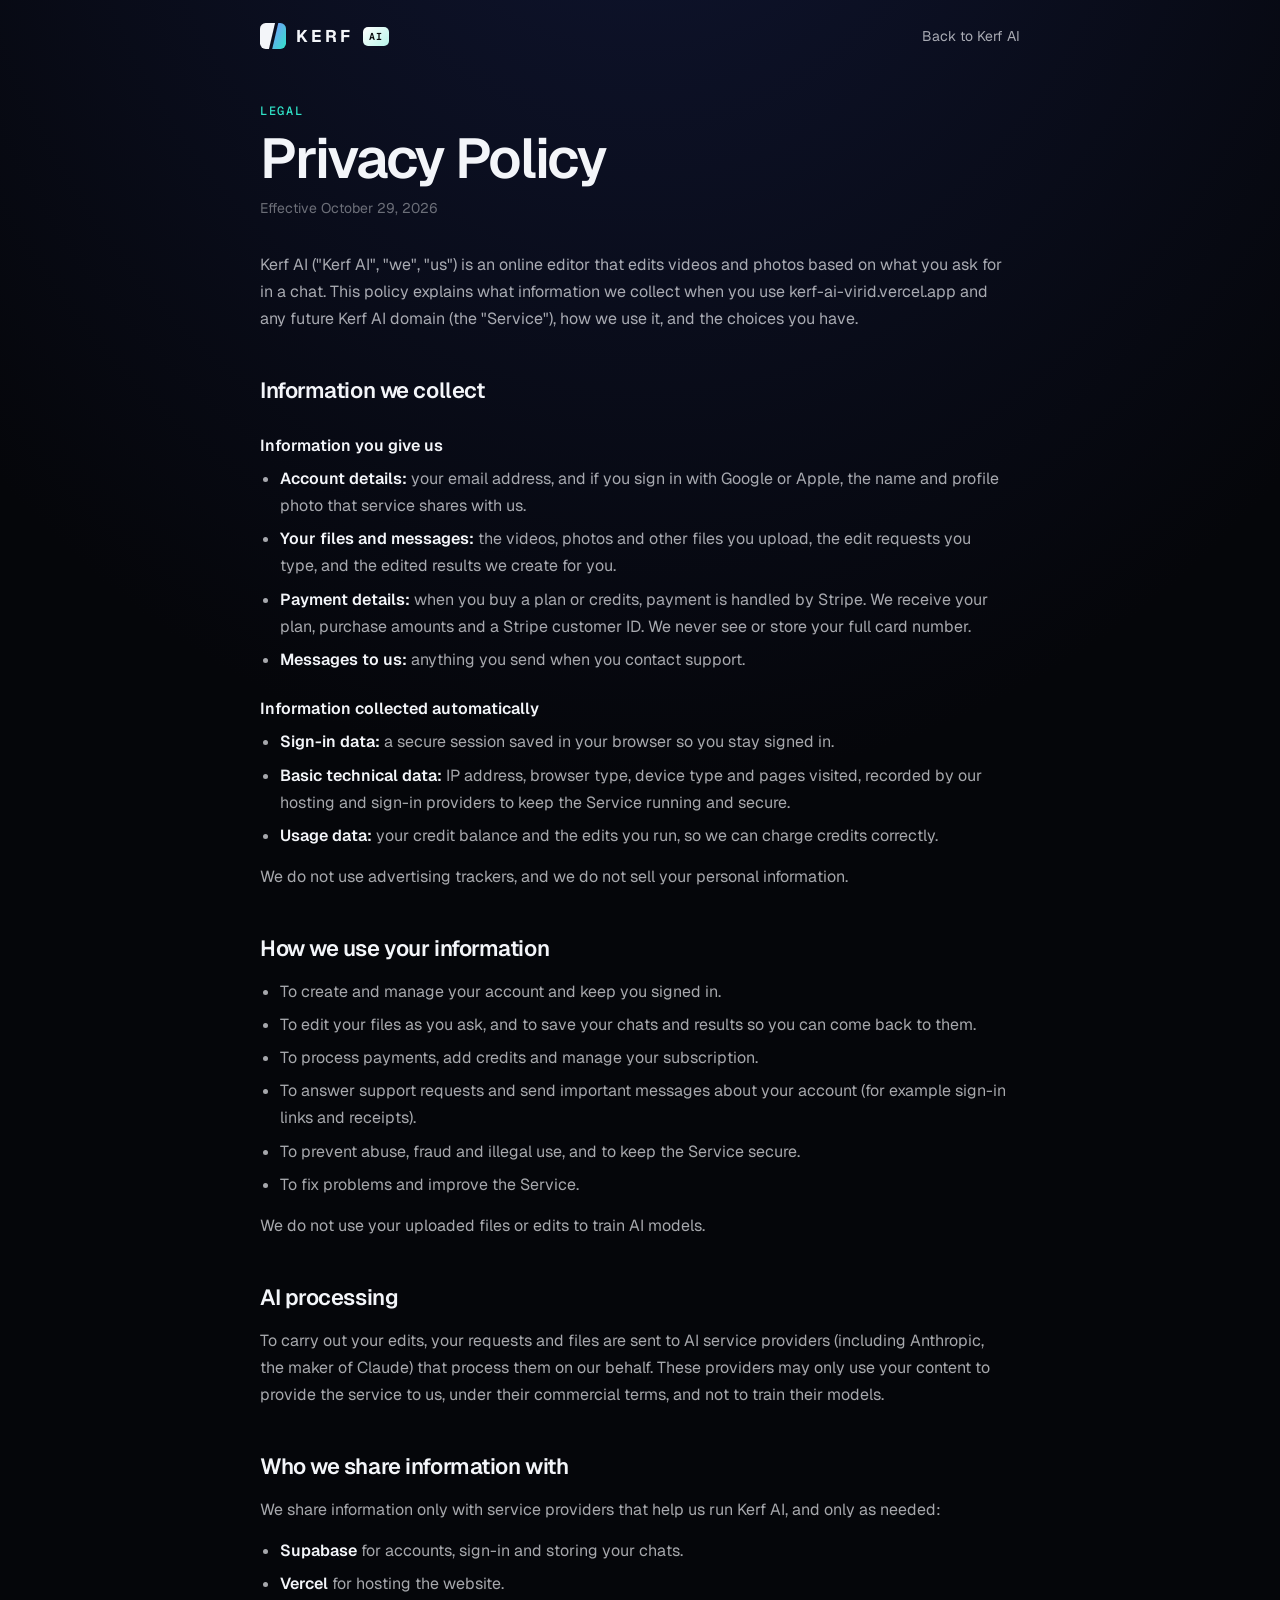
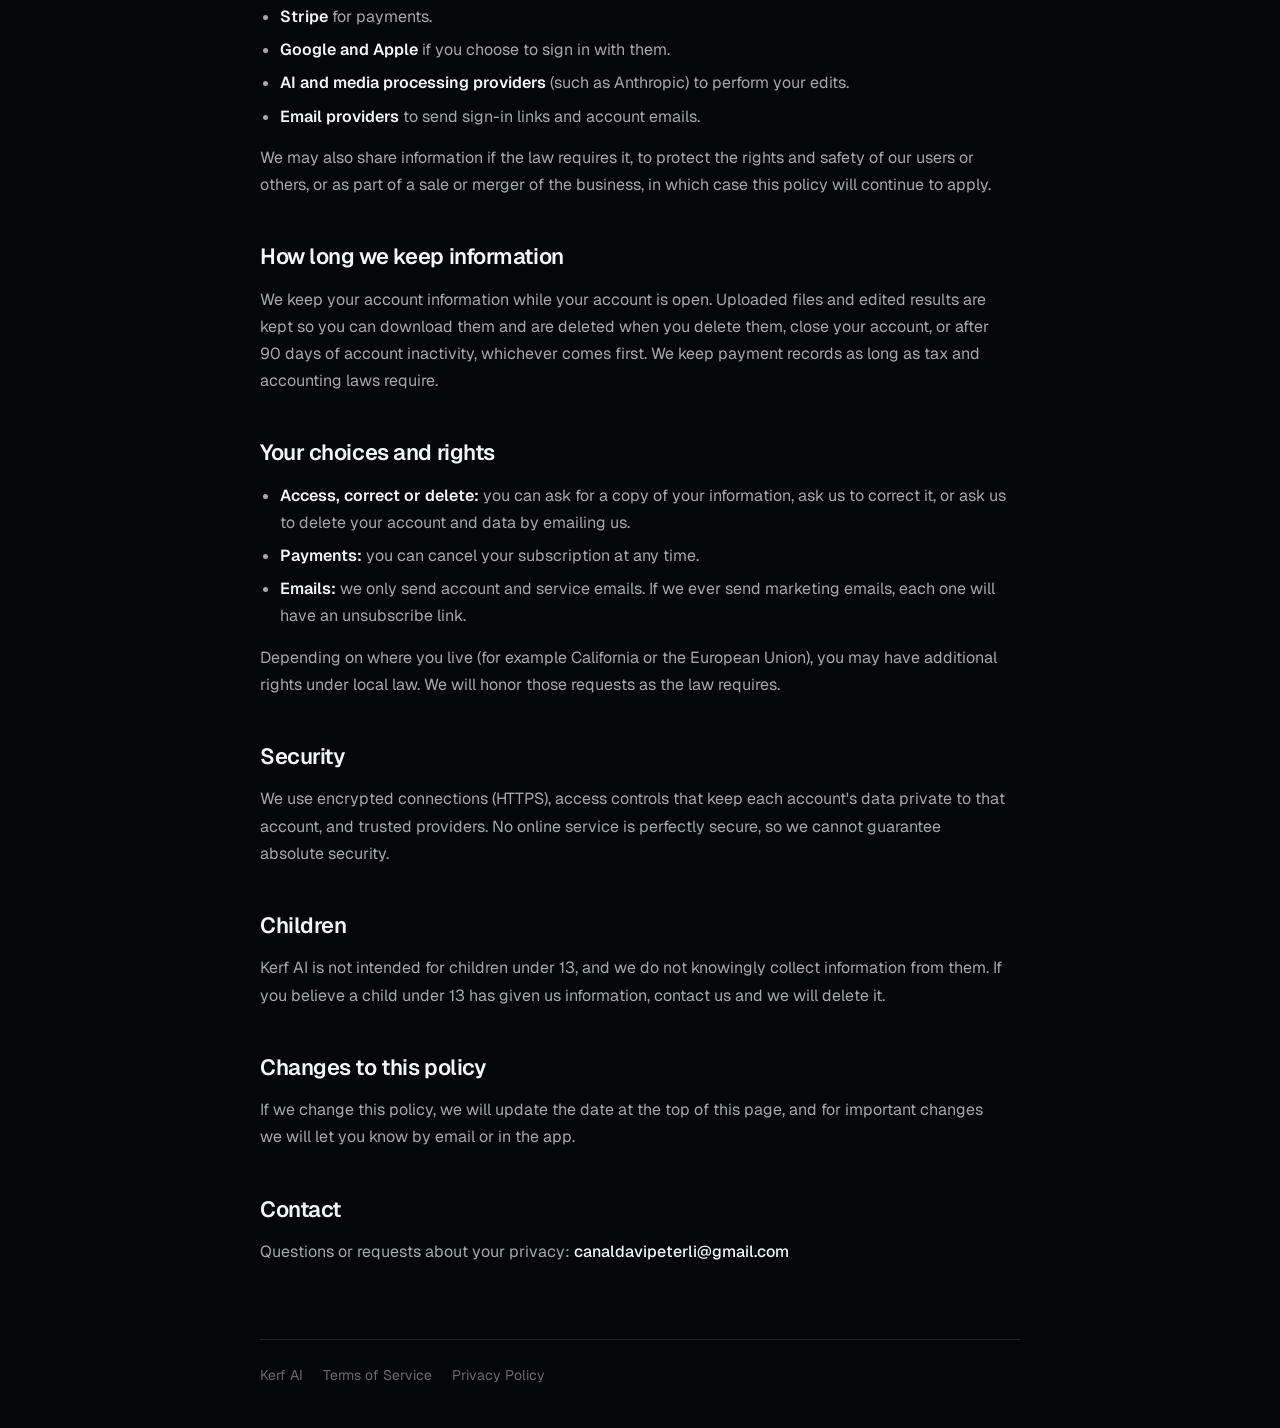
==== privacy.html @ c70268c0 "Add Privacy Policy and Terms of Service pages Co-Authored-By: Claude Opus 5.5 <noreply@anthropic.com" ====
<!doctype html>
<html lang="en">
<head>
<meta charset="utf-8">
<meta name="viewport" content="width=device-width,initial-scale=1,viewport-fit=cover">
<title>Privacy Policy · Kerf AI</title>
<meta name="description" content="How Kerf AI collects, uses and protects your information.">
<link rel="preconnect" href="https://fonts.googleapis.com">
<link rel="preconnect" href="https://fonts.gstatic.com" crossorigin>
<link rel="stylesheet" href="https://fonts.googleapis.com/css2?family=Geist:wght@300..700&family=Geist+Mono:wght@500&display=swap">
<link rel="stylesheet" href="legal.css">
</head>
<body>
<header class="top"><a class="logo" href="/"><svg viewBox="0 0 32 32" aria-hidden="true"><defs><linearGradient id="lg" x1="0" y1="0" x2="1" y2="1"><stop offset="0" stop-color="#7C95FF"/><stop offset="1" stop-color="#30E3C8"/></linearGradient></defs><path d="M7 0h11.5L11 32H7a7 7 0 0 1-7-7V7a7 7 0 0 1 7-7z" fill="#F3F5F9"/><path d="M22.5 0H25a7 7 0 0 1 7 7v18a7 7 0 0 1-7 7H15z" fill="url(#lg)"/></svg><b>KERF</b><span>AI</span></a><a href="/">Back to Kerf AI</a></header>
<main>
<p class="eyebrow">Legal</p>
<h1>Privacy Policy</h1>
<p class="date">Effective October 29, 2026</p>

<p>Kerf AI ("Kerf AI", "we", "us") is an online editor that edits videos and photos based on what you ask for in a chat. This policy explains what information we collect when you use kerf-ai-virid.vercel.app and any future Kerf AI domain (the "Service"), how we use it, and the choices you have.</p>

<h2>Information we collect</h2>
<h3>Information you give us</h3>
<ul>
<li><b>Account details:</b> your email address, and if you sign in with Google or Apple, the name and profile photo that service shares with us.</li>
<li><b>Your files and messages:</b> the videos, photos and other files you upload, the edit requests you type, and the edited results we create for you.</li>
<li><b>Payment details:</b> when you buy a plan or credits, payment is handled by Stripe. We receive your plan, purchase amounts and a Stripe customer ID. We never see or store your full card number.</li>
<li><b>Messages to us:</b> anything you send when you contact support.</li>
</ul>
<h3>Information collected automatically</h3>
<ul>
<li><b>Sign-in data:</b> a secure session saved in your browser so you stay signed in.</li>
<li><b>Basic technical data:</b> IP address, browser type, device type and pages visited, recorded by our hosting and sign-in providers to keep the Service running and secure.</li>
<li><b>Usage data:</b> your credit balance and the edits you run, so we can charge credits correctly.</li>
</ul>
<p>We do not use advertising trackers, and we do not sell your personal information.</p>

<h2>How we use your information</h2>
<ul>
<li>To create and manage your account and keep you signed in.</li>
<li>To edit your files as you ask, and to save your chats and results so you can come back to them.</li>
<li>To process payments, add credits and manage your subscription.</li>
<li>To answer support requests and send important messages about your account (for example sign-in links and receipts).</li>
<li>To prevent abuse, fraud and illegal use, and to keep the Service secure.</li>
<li>To fix problems and improve the Service.</li>
</ul>
<p>We do not use your uploaded files or edits to train AI models.</p>

<h2>AI processing</h2>
<p>To carry out your edits, your requests and files are sent to AI service providers (including Anthropic, the maker of Claude) that process them on our behalf. These providers may only use your content to provide the service to us, under their commercial terms, and not to train their models.</p>

<h2>Who we share information with</h2>
<p>We share information only with service providers that help us run Kerf AI, and only as needed:</p>
<ul>
<li><b>Supabase</b> for accounts, sign-in and storing your chats.</li>
<li><b>Vercel</b> for hosting the website.</li>
<li><b>Stripe</b> for payments.</li>
<li><b>Google and Apple</b> if you choose to sign in with them.</li>
<li><b>AI and media processing providers</b> (such as Anthropic) to perform your edits.</li>
<li><b>Email providers</b> to send sign-in links and account emails.</li>
</ul>
<p>We may also share information if the law requires it, to protect the rights and safety of our users or others, or as part of a sale or merger of the business, in which case this policy will continue to apply.</p>

<h2>How long we keep information</h2>
<p>We keep your account information while your account is open. Uploaded files and edited results are kept so you can download them and are deleted when you delete them, close your account, or after 90 days of account inactivity, whichever comes first. We keep payment records as long as tax and accounting laws require.</p>

<h2>Your choices and rights</h2>
<ul>
<li><b>Access, correct or delete:</b> you can ask for a copy of your information, ask us to correct it, or ask us to delete your account and data by emailing us.</li>
<li><b>Payments:</b> you can cancel your subscription at any time.</li>
<li><b>Emails:</b> we only send account and service emails. If we ever send marketing emails, each one will have an unsubscribe link.</li>
</ul>
<p>Depending on where you live (for example California or the European Union), you may have additional rights under local law. We will honor those requests as the law requires.</p>

<h2>Security</h2>
<p>We use encrypted connections (HTTPS), access controls that keep each account's data private to that account, and trusted providers. No online service is perfectly secure, so we cannot guarantee absolute security.</p>

<h2>Children</h2>
<p>Kerf AI is not intended for children under 13, and we do not knowingly collect information from them. If you believe a child under 13 has given us information, contact us and we will delete it.</p>

<h2>Changes to this policy</h2>
<p>If we change this policy, we will update the date at the top of this page, and for important changes we will let you know by email or in the app.</p>

<h2>Contact</h2>
<p>Questions or requests about your privacy: <span class="mail">canaldavipeterli@gmail.com</span></p>
</main>
<footer><a href="/">Kerf AI</a><a href="/terms">Terms of Service</a><a href="/privacy">Privacy Policy</a></footer>
</body>
</html>
---- legal.css ----
:root{color-scheme:dark;--bg:#05060A;--ink:#F3F5F9;--muted:rgba(243,245,249,.68);--faint:rgba(243,245,249,.42);--stroke:rgba(255,255,255,.12);--accent:#30E3C8}
*{box-sizing:border-box}
body{margin:0;background:radial-gradient(120% 60% at 50% -10%, #101633 0%, transparent 60%), var(--bg);color:var(--ink);font:16px/1.7 "Geist", system-ui, -apple-system, "Segoe UI", sans-serif;-webkit-font-smoothing:antialiased;
  padding-left:max(16px, env(safe-area-inset-left, 0px));padding-right:max(16px, env(safe-area-inset-right, 0px))}
a{color:var(--accent)}
.top{max-width:760px;margin:0 auto;display:flex;justify-content:space-between;align-items:center;padding-block:22px;font-size:14px}
.top a{color:var(--muted);text-decoration:none}
.top a:hover{color:var(--ink)}
.logo{display:flex;align-items:center;gap:10px;color:var(--ink) !important}
.logo svg{width:26px;height:26px}
.logo b{font-weight:700;letter-spacing:.18em;font-size:17px}
.logo span{font:600 10px "Geist Mono", monospace;letter-spacing:.1em;padding:3px 6px;border-radius:5px;background:linear-gradient(135deg,#fff,#B8F5EA);color:#05060A}
main{max-width:760px;margin:0 auto;padding-block:30px 60px}
.eyebrow{font:500 12px "Geist Mono", monospace;letter-spacing:.14em;text-transform:uppercase;color:var(--accent);margin:0}
h1{font-size:clamp(38px,6vw,56px);letter-spacing:-.035em;line-height:1;margin:12px 0 10px;font-weight:600}
.date{color:var(--faint);margin:0 0 30px;font-size:14px}
h2{font-size:22px;letter-spacing:-.02em;margin:40px 0 10px;font-weight:600}
h3{font-size:16px;margin:22px 0 6px;font-weight:600}
p,li{color:var(--muted)}
p{margin:0 0 14px;max-width:68ch}
ul{padding-left:20px;margin:0 0 14px;max-width:68ch}
li{margin:6px 0}
b{color:var(--ink);font-weight:600}
.mail{color:var(--ink);font-weight:500;user-select:all}
footer{max-width:760px;margin:0 auto;padding-block:24px 40px;border-top:1px solid var(--stroke);display:flex;gap:20px;flex-wrap:wrap;font-size:14px}
footer a{color:var(--faint);text-decoration:none}
footer a:hover{color:var(--ink)}
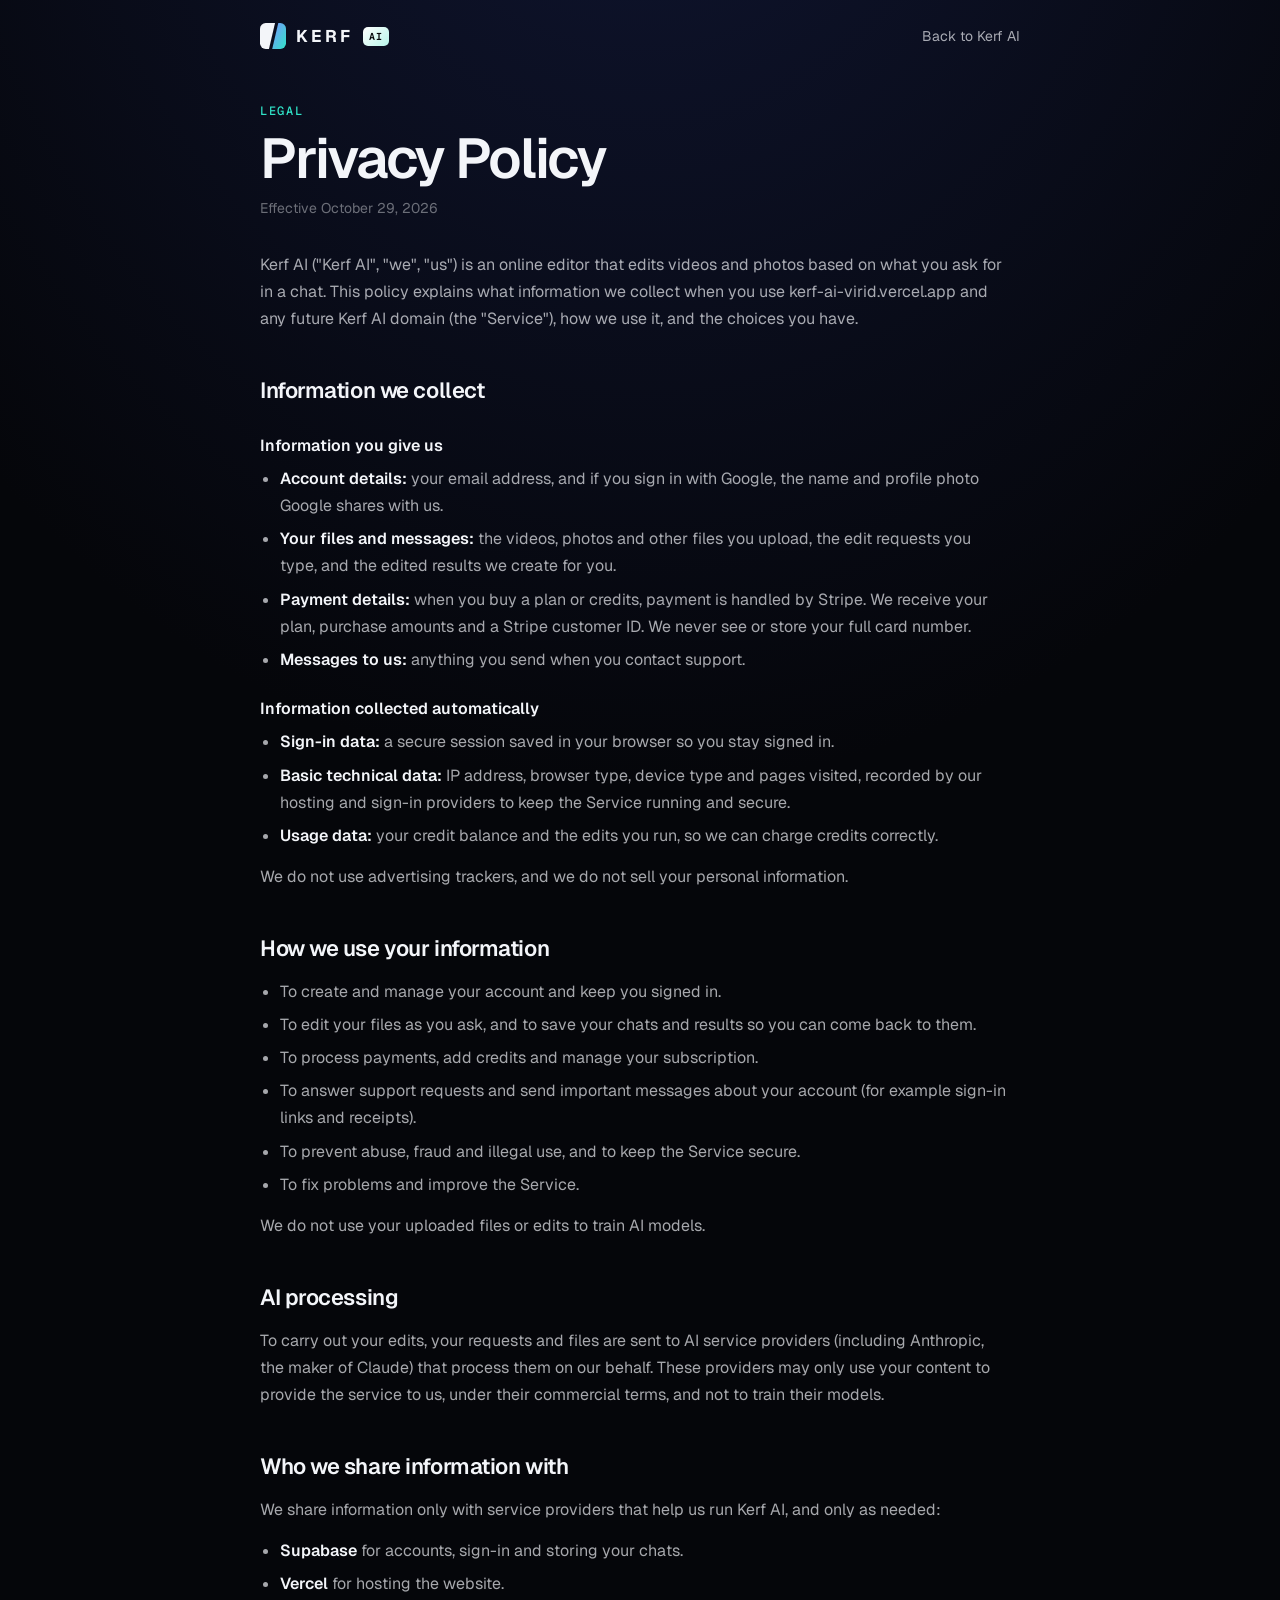
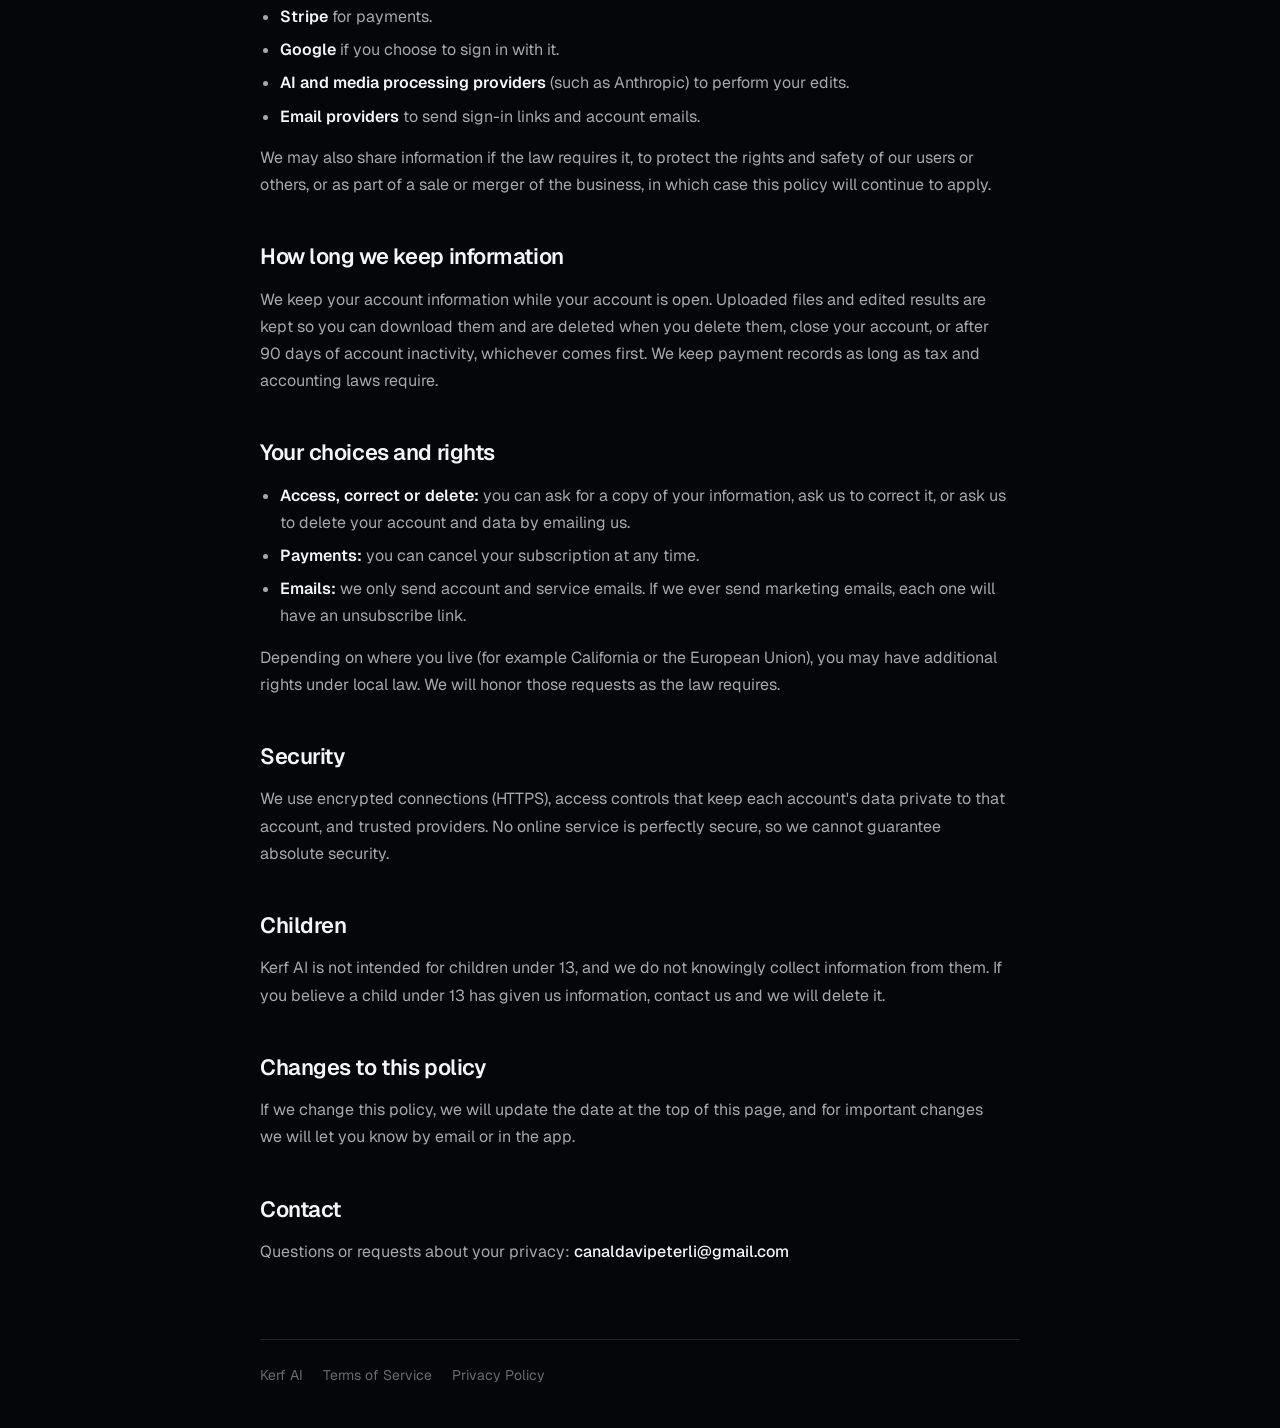
==== commit 2aa9b016: "Remove Apple sign-in and show sign-in errors on return Co-Authored-By: Claude Opus 5.5 <noreply@anth" ====
--- a/privacy.html
+++ b/privacy.html
@@ -22,7 +22,7 @@
 <h2>Information we collect</h2>
 <h3>Information you give us</h3>
 <ul>
-<li><b>Account details:</b> your email address, and if you sign in with Google or Apple, the name and profile photo that service shares with us.</li>
+<li><b>Account details:</b> your email address, and if you sign in with Google, the name and profile photo Google shares with us.</li>
 <li><b>Your files and messages:</b> the videos, photos and other files you upload, the edit requests you type, and the edited results we create for you.</li>
 <li><b>Payment details:</b> when you buy a plan or credits, payment is handled by Stripe. We receive your plan, purchase amounts and a Stripe customer ID. We never see or store your full card number.</li>
 <li><b>Messages to us:</b> anything you send when you contact support.</li>
@@ -55,7 +55,7 @@
 <li><b>Supabase</b> for accounts, sign-in and storing your chats.</li>
 <li><b>Vercel</b> for hosting the website.</li>
 <li><b>Stripe</b> for payments.</li>
-<li><b>Google and Apple</b> if you choose to sign in with them.</li>
+<li><b>Google</b> if you choose to sign in with it.</li>
 <li><b>AI and media processing providers</b> (such as Anthropic) to perform your edits.</li>
 <li><b>Email providers</b> to send sign-in links and account emails.</li>
 </ul>
